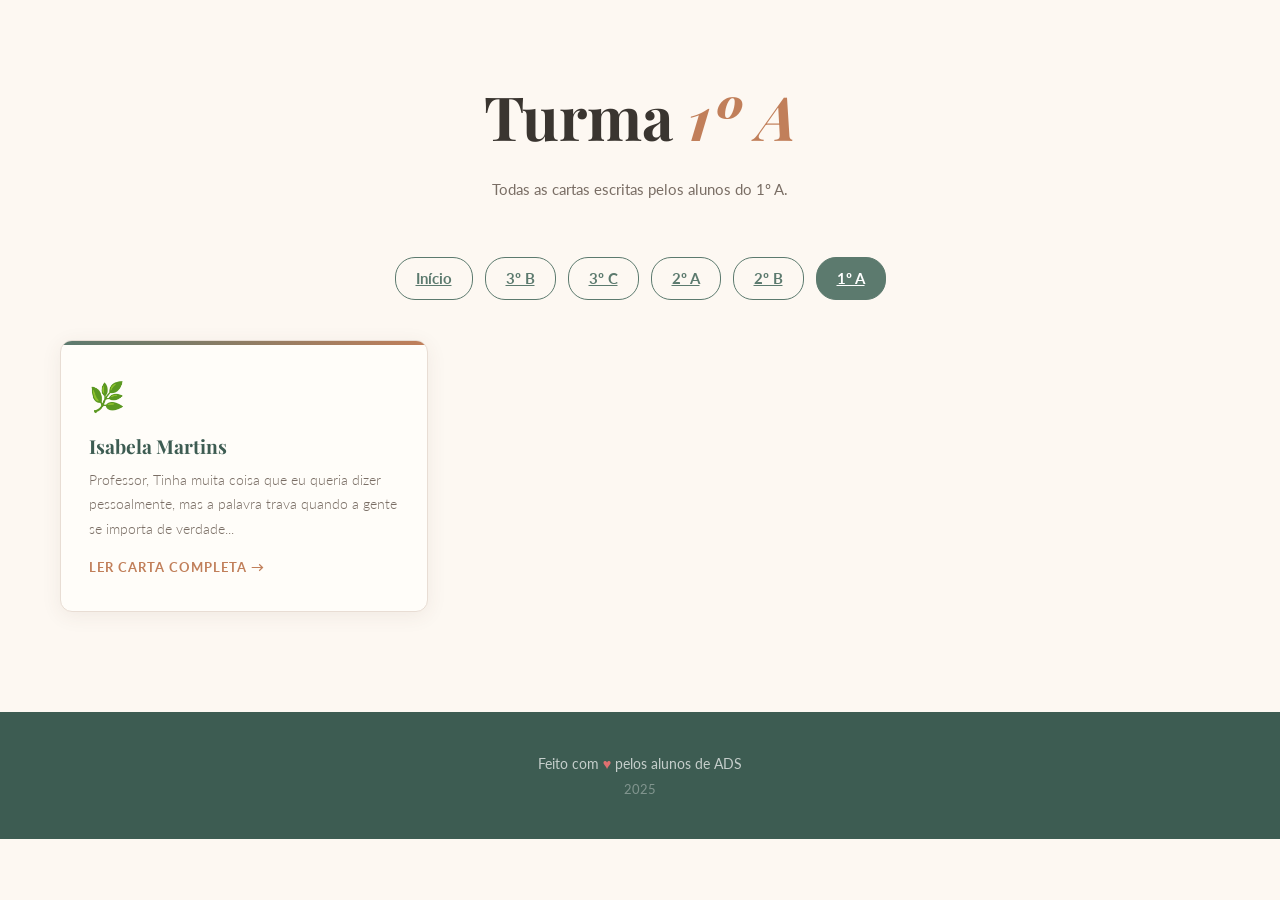
==== salas/sala-1a.html @ 2d006dbc "Add files via upload" ====
<!DOCTYPE html>
<html lang="pt-BR">
<head>
    <meta charset="UTF-8">
    <meta name="viewport" content="width=device-width, initial-scale=1.0">
    <title>Cartas - 1º A</title>
    <link rel="preconnect" href="https://fonts.googleapis.com">
    <link href="https://fonts.googleapis.com/css2?family=Playfair+Display:ital,wght@0,700;1,400&family=Lato:wght@300;400;700&display=swap" rel="stylesheet">
    <link rel="stylesheet" href="../style.css">
</head>
<body data-sala="1º A">

    <main id="secao-das-cartas" class="secao-das-cartas secao-das-cartas-subpagina">
        <div class="topo-das-cartas">
            <h1 class="titulo-principal">Turma <em>1º A</em></h1>
            <p class="subtitulo-das-cartas">Todas as cartas escritas pelos alunos do 1º A.</p>
        </div>

        <nav class="menu-de-salas" aria-label="Navegação de salas">
            <a href="../index.html" class="botao-sala">Início</a>
            <a href="sala-3b.html" class="botao-sala">3º B</a>
            <a href="sala-3c.html" class="botao-sala">3º C</a>
            <a href="sala-2a.html" class="botao-sala">2º A</a>
            <a href="sala-2b.html" class="botao-sala">2º B</a>
            <a href="sala-1a.html" class="botao-sala ativo">1º A</a>
        </nav>

        <div id="container-cartas" class="grade-de-cartas"></div>
    </main>

    <footer class="rodape-pagina">
        <p>Feito com <span class="coracao">♥</span> pelos alunos de ADS</p>
        <p class="ano-rodape-pagina">2025</p>
    </footer>

    <div id="fundo-escuro-janela" class="fundo-escuro-janela oculto">
        <div class="janela-da-carta">
            <button id="btn-fechar-modal" class="botao-fechar-janela" aria-label="Fechar carta">✕</button>
            <span class="icone-da-janela">✉️</span>
            <h2 id="modal-nome" class="nome-na-janela"></h2>
            <p class="subtitulo-na-janela">Carta para o Professor</p>
            <hr class="linha-divisoria">
            <p id="modal-texto" class="texto-completo-janela"></p>
            <p id="modal-sala" class="etiqueta-de-sala"></p>
        </div>
    </div>

    <script src="../dados.js"></script>
    <script src="../script.js"></script>
</body>
</html>
---- style.css ----
/* =====================================================
   STYLE.CSS — Estilos do site "Para o nosso Professor"
   =====================================================
   
   Organização:
   1. Variáveis e Reset
   2. Tipografia global
   3. Hero (Cabeçalho)
   4. Mural (Grid de Cards)
   5. Card individual
   6. Modal (carta aberta)
   7. Rodapé
   8. Responsividade (Mobile)
===================================================== */


/* ─────────────────────────────────────────────
   1. VARIÁVEIS E RESET
   
   Variáveis CSS (--nome) são como "apelidos" para valores.
   Se quiserem mudar a cor principal do site, basta mudar
   aqui em um lugar só, e todo o site atualiza!
───────────────────────────────────────────────*/
:root {
    /* Paleta de cores — tons cálidos e acolhedores */
    --cor-fundo:        #fdf8f2;   /* bege muito claro, como papel velho */
    --cor-fundo-alt:    #fff9f0;   /* variação levemente mais clara */
    --cor-primaria:     #5c7a6e;   /* verde-cinza tranquilo */
    --cor-primaria-esc: #3d5c52;   /* versão mais escura do verde */
    --cor-destaque:     #c17f5a;   /* terracota suave para detalhes */
    --cor-cartao-aluno-bg:      #fffdf9;   /* branco levemente creme para os cartao-alunos */
    --cor-texto:        #3a3530;   /* quase-preto, mais suave que #000 */
    --cor-texto-leve:   #7a6e65;   /* cinza-acastanhado para textos secundários */
    --cor-borda:        #e8ddd4;   /* bege para bordas discretas */

    /* Tipografia */
    --fonte-titulo: 'Playfair Display', Georgia, serif;   /* para h1, h2 etc. */
    --fonte-corpo:  'Lato', 'Helvetica Neue', sans-serif; /* para parágrafos */

    /* Espaçamentos e formas */
    --raio-borda: 12px;  /* arredondamento dos cartao-alunos */
    --sombra-cartao-aluno: 0 4px 20px rgba(90, 70, 50, 0.08); /* sombra suave */
    --sombra-hover: 0 8px 30px rgba(90, 70, 50, 0.16); /* sombra ao passar o mouse */
}

/* Reset básico: remove margens e paddings padrões do navegador */
*, *::before, *::after {
    margin: 0;
    padding: 0;
    box-sizing: border-box; /* faz largura/altura incluir padding e borda */
}

/* Rolagem suave ao clicar na seta "↓" do cabecalho-principal */
html {
    scroll-behavior: smooth;
}


/* ─────────────────────────────────────────────
   2. TIPOGRAFIA GLOBAL
───────────────────────────────────────────────*/
body {
    font-family: var(--fonte-corpo);
    background-color: var(--cor-fundo);
    color: var(--cor-texto);
    /* line-height: 1.6 melhora muito a legibilidade do texto */
    line-height: 1.6;
}

h1, h2, h3 {
    font-family: var(--fonte-titulo);
    line-height: 1.2;
}


/* ─────────────────────────────────────────────
   3. HERO (CABEÇALHO)
   
   A seção de boas-vindas ocupa a tela inteira.
   Usamos min-height: 100vh para isso (vh = viewport height).
───────────────────────────────────────────────*/
.cabecalho-principal {
    position: relative;    /* necessário para posicionar o .envelopes-decorativos */
    min-height: 100vh;     /* 100% da altura da tela */
    display: flex;
    justify-content: center;
    align-items: center;
    text-align: center;
    padding: 40px 20px;

    /* Gradiente diagonal como fundo — mistura entre dois tons cálidos */
    background: linear-gradient(
        145deg,
        #e8f0ec 0%,      /* verde muito pálido */
        var(--cor-fundo) 50%,
        #f5ede4 100%     /* salmão muito pálido */
    );

    overflow: hidden; /* impede que os envelopes decorativos ultrapassem a seção */
}

/* Envelopes decorativos de fundo — puro CSS, só visual */
.envelopes-decorativos {
    position: absolute; /* "flutua" sobre o fundo */
    inset: 0;           /* ocupa toda a área do .cabecalho-principal */
    pointer-events: none; /* cliques passam através dele, não interferem */
    display: flex;
    justify-content: space-around;
    align-items: center;
    font-size: 180px;
    opacity: 0.04;       /* quase invisível, só uma textura */
    user-select: none;
}

/* Conteúdo central */
.conteudo-cabecalho {
    max-width: 680px; /* limita a largura para melhor leitura */
    /* Animação de entrada — aparece suavemente ao carregar a página */
    animation: surgir 1s ease-out forwards;
}

@keyframes surgir {
    from {
        opacity: 0;
        transform: translateY(24px); /* começa um pouco abaixo */
    }
    to {
        opacity: 1;
        transform: translateY(0);
    }
}

.texto-pequeno-topo {
    font-size: 0.85rem;
    letter-spacing: 0.15em; /* espaçamento entre letras — efeito elegante */
    text-transform: uppercase;
    color: var(--cor-primaria);
    margin-bottom: 16px;
    font-weight: 700;
}

.titulo-principal {
    font-size: clamp(2.2rem, 6vw, 3.8rem); /* tamanho responsivo automático! */
    color: var(--cor-texto);
    margin-bottom: 24px;
}

/* A tag <em> dentro do título fica em itálico com cor de destaque */
.titulo-principal em {
    color: var(--cor-destaque);
    font-style: italic;
}

.texto-explicativo {
    font-size: 1.05rem;
    color: var(--cor-texto-leve);
    max-width: 540px;
    margin: 0 auto 40px;
    font-weight: 300;
}

/* Seta que convida a rolar a página */
.seta-rolagem {
    display: inline-block;
    color: var(--cor-primaria);
    font-size: 1.6rem;
    text-decoration: none;
    border: 2px solid var(--cor-primaria);
    width: 50px;
    height: 50px;
    border-radius: 50%; /* torna o elemento circular */
    line-height: 46px;
    transition: all 0.3s ease; /* animação suave no hover */

    /* Animação de vai-e-vem para chamar atenção */
    animation: pular 2s ease-in-out infinite;
}

.seta-rolagem:hover {
    background-color: var(--cor-primaria);
    color: white;
}

@keyframes pular {
    0%, 100% { transform: translateY(0); }
    50%       { transform: translateY(-8px); }
}


/* ─────────────────────────────────────────────
   3.5. MENSAGEM DE APOIO
   
   Uma seção em destaque após o cabeçalho.
───────────────────────────────────────────────*/
.sessao-mensagem-apoio {
    background-color: var(--cor-cartao-aluno-bg);
    padding: 60px 20px;
    border-top: 1px solid var(--cor-borda);
    border-bottom: 1px solid var(--cor-borda);
}

.texto-sessao-mensagem-apoio {
    max-width: 800px;
    margin: 0 auto;
    text-align: center;
}

.texto-sessao-mensagem-apoio h2 {
    color: var(--cor-primaria-esc);
    margin-bottom: 24px;
    font-size: 2rem;
}

.texto-sessao-mensagem-apoio p {
    color: var(--cor-texto-leve);
    font-size: 1.1rem;
    margin-bottom: 16px;
    line-height: 1.8;
}

/* ─────────────────────────────────────────────
   4. MURAL — SEÇÃO DE CARDS
───────────────────────────────────────────────*/
.secao-das-cartas {
    padding: 80px 20px 100px;
    max-width: 1200px;  /* largura máxima para telas grandes */
    margin: 0 auto;     /* centraliza o bloco horizontalmente */
}

.topo-das-cartas {
    text-align: center;
    margin-bottom: 56px;
}

.titulo-das-cartas {
    font-size: clamp(1.8rem, 4vw, 2.8rem);
    color: var(--cor-texto);
    margin-bottom: 8px;
}

/* Detalhe decorativo abaixo do título do secao-das-cartas */
.titulo-das-cartas::after {
    content: '';      /* cria um pseudo-elemento sem texto */
    display: block;
    width: 60px;
    height: 3px;
    background: var(--cor-destaque);
    margin: 12px auto 0;
    border-radius: 2px;
}

.subtitulo-das-cartas {
    color: var(--cor-texto-leve);
    font-size: 0.95rem;
}

/* 
   NAVEGAÇÃO / FILTROS DE SALA
*/
.menu-de-salas {
    display: flex;
    flex-wrap: wrap;
    justify-content: center;
    gap: 12px;
    margin-bottom: 40px;
}

.botao-sala {
    background-color: transparent;
    border: 1px solid var(--cor-primaria);
    color: var(--cor-primaria);
    padding: 8px 20px;
    border-radius: 20px;
    font-size: 0.95rem;
    font-weight: bold;
    cursor: pointer;
    transition: all 0.3s ease;
    font-family: var(--fonte-corpo);
}

.botao-sala:hover,
.botao-sala.ativo {
    background-color: var(--cor-primaria);
    color: white;
}

/* 
   CSS GRID — o coração do nosso layout de cartao-alunos!
   repeat(auto-fill, minmax(280px, 1fr)) significa:
   - Crie quantas colunas couberem na tela
   - Cada coluna tem mínimo de 280px e máximo de 1fr (espaço igual)
   Resultado: o grid se adapta automaticamente a qualquer tela!
*/
.grade-de-cartas {
    display: grid;
    grid-template-columns: repeat(auto-fill, minmax(280px, 1fr));
    gap: 28px; /* espaçamento entre os cartao-alunos */
}


/* ─────────────────────────────────────────────
   5. CARD INDIVIDUAL
   
   Cada cartao-aluno é um "bilhete" com o nome e o início da carta.
   Clicar nele abre o modal com a mensagem completa.
───────────────────────────────────────────────*/
.cartao-aluno {
    background-color: var(--cor-cartao-aluno-bg);
    border-radius: var(--raio-borda);
    border: 1px solid var(--cor-borda);
    box-shadow: var(--sombra-cartao-aluno);
    padding: 32px 28px;
    cursor: pointer; /* o cursor vira "mãozinha" — sinaliza que é clicável */
    position: relative;
    overflow: hidden;

    /* transition: faz a animação do hover ser suave */
    transition: transform 0.3s ease, box-shadow 0.3s ease;

    /* Animação de entrada dos cartao-alunos — aparecem em sequência */
    animation: entrarCard 0.5s ease-out backwards;
}

/* Faixa colorida no topo de cada cartao-aluno (elemento decorativo) */
.cartao-aluno::before {
    content: '';
    position: absolute;
    top: 0;
    left: 0;
    right: 0;
    height: 4px;
    background: linear-gradient(90deg, var(--cor-primaria), var(--cor-destaque));
}

/* 
   EFEITO HOVER — ao passar o mouse sobre o cartao-aluno:
   - Ele sobe um pouquinho (translateY negativo = subir)
   - A sombra fica mais pronunciada, dando sensação de elevação
*/
.cartao-aluno:hover {
    transform: translateY(-6px);
    box-shadow: var(--sombra-hover);
}

.icone-do-cartao {
    font-size: 1.8rem;
    margin-bottom: 16px;
    display: block;
}

.nome-no-cartao {
    font-family: var(--fonte-titulo);
    font-size: 1.2rem;
    color: var(--cor-primaria-esc);
    margin-bottom: 10px;
}

/* Trecho da carta — limitado a 3 linhas com "..." no final */
.resumo-do-cartao {
    font-size: 0.9rem;
    color: var(--cor-texto-leve);
    font-weight: 300;

    /* Essas 3 linhas juntas criam o efeito de "..." em 3 linhas */
    display: -webkit-box;
    -webkit-line-clamp: 3;
    -webkit-box-orient: vertical;
    overflow: hidden;
    line-height: 1.7;
}

.link-ver-mais {
    display: inline-block;
    margin-top: 16px;
    font-size: 0.8rem;
    font-weight: 700;
    letter-spacing: 0.08em;
    text-transform: uppercase;
    color: var(--cor-destaque);
}

@keyframes entrarCard {
    from {
        opacity: 0;
        transform: translateY(20px);
    }
    to {
        opacity: 1;
        transform: translateY(0);
    }
}


/* ─────────────────────────────────────────────
   6. MODAL — CARTA ABERTA
   
   O modal é uma "janela" que aparece sobre o conteúdo
   quando o professor clica em um cartao-aluno.
───────────────────────────────────────────────*/

/* Fundo escurecido atrás do modal */
.fundo-escuro-janela {
    position: fixed;    /* fica fixo mesmo ao rolar a página */
    inset: 0;           /* ocupa a tela toda: top/right/bottom/left = 0 */
    background-color: rgba(58, 53, 48, 0.6); /* preto transparente */
    display: flex;
    justify-content: center;
    align-items: center;
    padding: 20px;
    z-index: 100;       /* fica na frente de tudo */
    animation: fadeIn 0.25s ease;
    /* O backdrop-filter desfoca o fundo — efeito moderno */
    backdrop-filter: blur(4px);
}

/* A janela em si */
.janela-da-carta {
    background: var(--cor-cartao-aluno-bg);
    border-radius: var(--raio-borda);
    padding: 48px 40px;
    max-width: 600px;
    width: 100%;
    max-height: 85vh;   /* altura máxima de 85% da tela */
    overflow-y: auto;   /* adiciona scroll se o texto for muito longo */
    position: relative;
    animation: surgirModal 0.3s ease;
    box-shadow: 0 20px 60px rgba(0,0,0,0.2);
}

.janela-da-carta::before {
    content: '';
    position: absolute;
    top: 0;
    left: 0;
    right: 0;
    height: 5px;
    background: linear-gradient(90deg, var(--cor-primaria), var(--cor-destaque));
    border-radius: var(--raio-borda) var(--raio-borda) 0 0;
}

.botao-fechar-janela {
    position: absolute;
    top: 16px;
    right: 16px;
    background: none;
    border: none;
    font-size: 1.4rem;
    cursor: pointer;
    color: var(--cor-texto-leve);
    line-height: 1;
    padding: 4px 8px;
    border-radius: 4px;
    transition: color 0.2s, background 0.2s;
}

.botao-fechar-janela:hover {
    color: var(--cor-texto);
    background: var(--cor-borda);
}

.icone-da-janela {
    font-size: 2.5rem;
    display: block;
    margin-bottom: 16px;
}

.nome-na-janela {
    font-family: var(--fonte-titulo);
    font-size: 1.8rem;
    color: var(--cor-primaria-esc);
    margin-bottom: 8px;
}

.subtitulo-na-janela {
    font-size: 0.8rem;
    color: var(--cor-destaque);
    font-weight: 700;
    letter-spacing: 0.12em;
    text-transform: uppercase;
    margin-bottom: 28px;
}

.linha-divisoria {
    border: none;
    border-top: 1px solid var(--cor-borda);
    margin-bottom: 28px;
}

.texto-completo-janela {
    font-size: 1rem;
    color: var(--cor-texto);
    line-height: 1.85;    /* bastante espaçado para facilitar a leitura */
    white-space: pre-line; /* respeita quebras de linha (\n) do texto */
    margin-bottom: 24px;
}

.etiqueta-de-sala {
    display: inline-block;
    background-color: var(--cor-fundo);
    border: 1px solid var(--cor-borda);
    color: var(--cor-texto-leve);
    padding: 4px 12px;
    border-radius: 12px;
    font-size: 0.85rem;
    font-weight: bold;
}

@keyframes fadeIn {
    from { opacity: 0; }
    to   { opacity: 1; }
}

@keyframes surgirModal {
    from {
        opacity: 0;
        transform: scale(0.94) translateY(20px);
    }
    to {
        opacity: 1;
        transform: scale(1) translateY(0);
    }
}

/* Classe auxiliar usada pelo JS para esconder o modal */
.oculto {
    display: none;
}


/* ─────────────────────────────────────────────
   7. RODAPÉ
───────────────────────────────────────────────*/
.rodape-pagina {
    text-align: center;
    padding: 40px 20px;
    background-color: var(--cor-primaria-esc);
    color: rgba(255, 255, 255, 0.7);
    font-size: 0.9rem;
}

.coracao {
    color: #e07070; /* vermelho rosado para o coração ♥ */
}

.ano-rodape-pagina {
    margin-top: 4px;
    font-size: 0.8rem;
    opacity: 0.5;
}


/* ─────────────────────────────────────────────
   8. RESPONSIVIDADE (MOBILE)
   
   @media queries permitem aplicar estilos
   somente em determinados tamanhos de tela.
   "max-width: 600px" = "em telas menores que 600px"
───────────────────────────────────────────────*/
@media (max-width: 600px) {

    /* Em celular, o cabecalho-principal fica um pouco menor */
    .cabecalho-principal {
        min-height: 90vh;
    }

    /* O grid vira uma coluna só em celular */
    .grade-de-cartas {
        grid-template-columns: 1fr;
    }

    /* O modal ocupa mais espaço em telas pequenas */
    .janela-da-carta {
        padding: 36px 24px;
    }
}
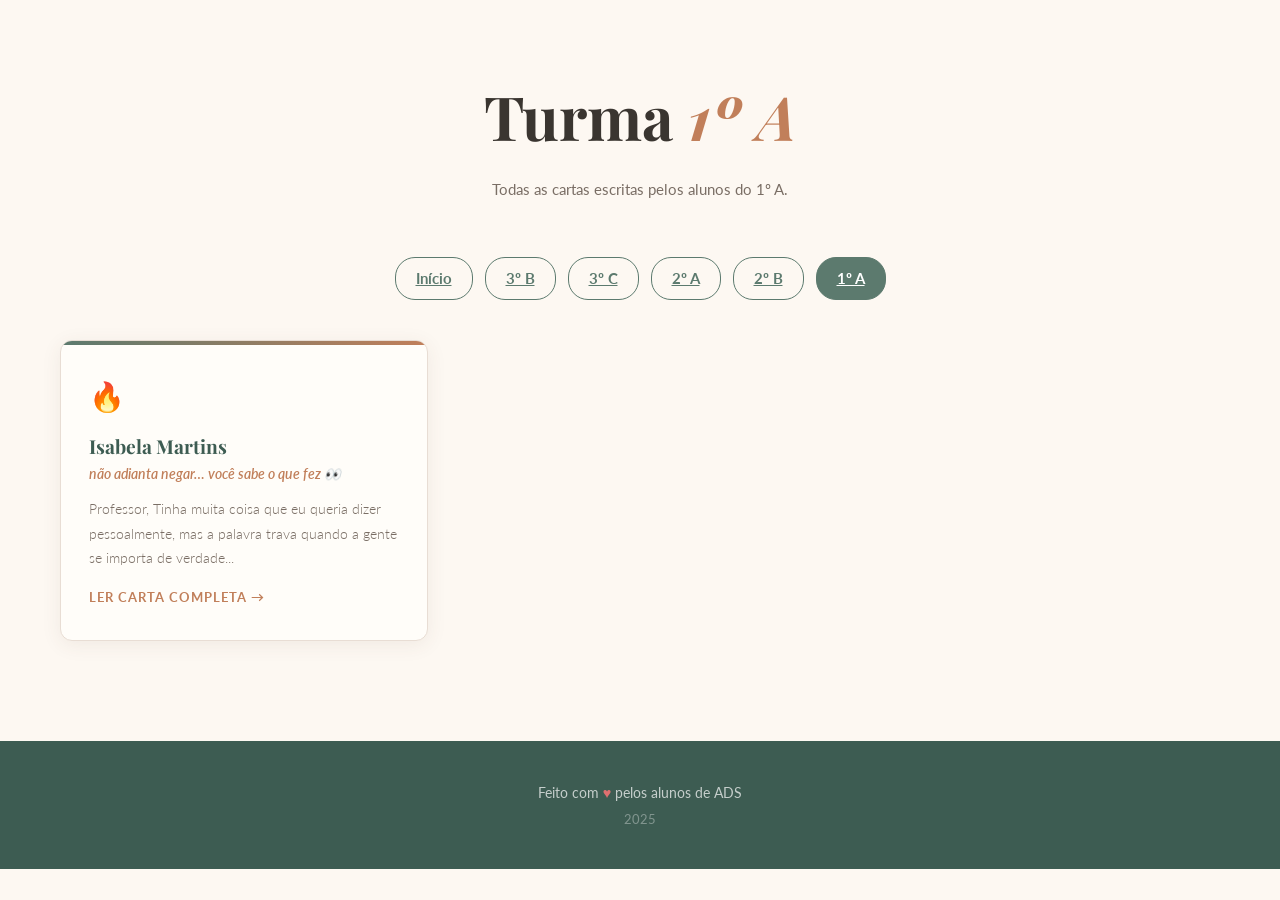
==== commit 6937b87f: "Add files via upload" ====
--- a/salas/sala-1a.html
+++ b/salas/sala-1a.html
@@ -41,6 +41,8 @@
             <p class="subtitulo-na-janela">Carta para o Professor</p>
             <hr class="linha-divisoria">
             <p id="modal-texto" class="texto-completo-janela"></p>
+
+            <img id="modal-imagem" class="imagem-na-janela oculto" alt="Lembran�a com o professor">
             <p id="modal-sala" class="etiqueta-de-sala"></p>
         </div>
     </div>
--- a/style.css
+++ b/style.css
@@ -23,31 +23,48 @@
 ───────────────────────────────────────────────*/
 :root {
     /* Paleta de cores — tons cálidos e acolhedores */
-    --cor-fundo:        #fdf8f2;   /* bege muito claro, como papel velho */
-    --cor-fundo-alt:    #fff9f0;   /* variação levemente mais clara */
-    --cor-primaria:     #5c7a6e;   /* verde-cinza tranquilo */
-    --cor-primaria-esc: #3d5c52;   /* versão mais escura do verde */
-    --cor-destaque:     #c17f5a;   /* terracota suave para detalhes */
-    --cor-cartao-aluno-bg:      #fffdf9;   /* branco levemente creme para os cartao-alunos */
-    --cor-texto:        #3a3530;   /* quase-preto, mais suave que #000 */
-    --cor-texto-leve:   #7a6e65;   /* cinza-acastanhado para textos secundários */
-    --cor-borda:        #e8ddd4;   /* bege para bordas discretas */
+    --cor-fundo: #fdf8f2;
+    /* bege muito claro, como papel velho */
+    --cor-fundo-alt: #fff9f0;
+    /* variação levemente mais clara */
+    --cor-primaria: #5c7a6e;
+    /* verde-cinza tranquilo */
+    --cor-primaria-esc: #3d5c52;
+    /* versão mais escura do verde */
+    --cor-destaque: #c17f5a;
+    /* terracota suave para detalhes */
+    --cor-cartao-aluno-bg: #fffdf9;
+    /* branco levemente creme para os cartao-alunos */
+    --cor-texto: #3a3530;
+    /* quase-preto, mais suave que #000 */
+    --cor-texto-leve: #7a6e65;
+    /* cinza-acastanhado para textos secundários */
+    --cor-borda: #e8ddd4;
+    /* bege para bordas discretas */
 
     /* Tipografia */
-    --fonte-titulo: 'Playfair Display', Georgia, serif;   /* para h1, h2 etc. */
-    --fonte-corpo:  'Lato', 'Helvetica Neue', sans-serif; /* para parágrafos */
+    --fonte-titulo: 'Playfair Display', Georgia, serif;
+    /* para h1, h2 etc. */
+    --fonte-corpo: 'Lato', 'Helvetica Neue', sans-serif;
+    /* para parágrafos */
 
     /* Espaçamentos e formas */
-    --raio-borda: 12px;  /* arredondamento dos cartao-alunos */
-    --sombra-cartao-aluno: 0 4px 20px rgba(90, 70, 50, 0.08); /* sombra suave */
-    --sombra-hover: 0 8px 30px rgba(90, 70, 50, 0.16); /* sombra ao passar o mouse */
+    --raio-borda: 12px;
+    /* arredondamento dos cartao-alunos */
+    --sombra-cartao-aluno: 0 4px 20px rgba(90, 70, 50, 0.08);
+    /* sombra suave */
+    --sombra-hover: 0 8px 30px rgba(90, 70, 50, 0.16);
+    /* sombra ao passar o mouse */
 }
 
 /* Reset básico: remove margens e paddings padrões do navegador */
-*, *::before, *::after {
+*,
+*::before,
+*::after {
     margin: 0;
     padding: 0;
-    box-sizing: border-box; /* faz largura/altura incluir padding e borda */
+    box-sizing: border-box;
+    /* faz largura/altura incluir padding e borda */
 }
 
 /* Rolagem suave ao clicar na seta "↓" do cabecalho-principal */
@@ -67,7 +84,9 @@
     line-height: 1.6;
 }
 
-h1, h2, h3 {
+h1,
+h2,
+h3 {
     font-family: var(--fonte-titulo);
     line-height: 1.2;
 }
@@ -80,8 +99,10 @@
    Usamos min-height: 100vh para isso (vh = viewport height).
 ───────────────────────────────────────────────*/
 .cabecalho-principal {
-    position: relative;    /* necessário para posicionar o .envelopes-decorativos */
-    min-height: 100vh;     /* 100% da altura da tela */
+    position: relative;
+    /* necessário para posicionar o .envelopes-decorativos */
+    min-height: 100vh;
+    /* 100% da altura da tela */
     display: flex;
     justify-content: center;
     align-items: center;
@@ -89,32 +110,39 @@
     padding: 40px 20px;
 
     /* Gradiente diagonal como fundo — mistura entre dois tons cálidos */
-    background: linear-gradient(
-        145deg,
-        #e8f0ec 0%,      /* verde muito pálido */
-        var(--cor-fundo) 50%,
-        #f5ede4 100%     /* salmão muito pálido */
-    );
-
-    overflow: hidden; /* impede que os envelopes decorativos ultrapassem a seção */
+    background: linear-gradient(145deg,
+            #e8f0ec 0%,
+            /* verde muito pálido */
+            var(--cor-fundo) 50%,
+            #f5ede4 100%
+            /* salmão muito pálido */
+        );
+
+    overflow: hidden;
+    /* impede que os envelopes decorativos ultrapassem a seção */
 }
 
 /* Envelopes decorativos de fundo — puro CSS, só visual */
 .envelopes-decorativos {
-    position: absolute; /* "flutua" sobre o fundo */
-    inset: 0;           /* ocupa toda a área do .cabecalho-principal */
-    pointer-events: none; /* cliques passam através dele, não interferem */
+    position: absolute;
+    /* "flutua" sobre o fundo */
+    inset: 0;
+    /* ocupa toda a área do .cabecalho-principal */
+    pointer-events: none;
+    /* cliques passam através dele, não interferem */
     display: flex;
     justify-content: space-around;
     align-items: center;
     font-size: 180px;
-    opacity: 0.04;       /* quase invisível, só uma textura */
+    opacity: 0.04;
+    /* quase invisível, só uma textura */
     user-select: none;
 }
 
 /* Conteúdo central */
 .conteudo-cabecalho {
-    max-width: 680px; /* limita a largura para melhor leitura */
+    max-width: 680px;
+    /* limita a largura para melhor leitura */
     /* Animação de entrada — aparece suavemente ao carregar a página */
     animation: surgir 1s ease-out forwards;
 }
@@ -122,8 +150,10 @@
 @keyframes surgir {
     from {
         opacity: 0;
-        transform: translateY(24px); /* começa um pouco abaixo */
-    }
+        transform: translateY(24px);
+        /* começa um pouco abaixo */
+    }
+
     to {
         opacity: 1;
         transform: translateY(0);
@@ -132,7 +162,8 @@
 
 .texto-pequeno-topo {
     font-size: 0.85rem;
-    letter-spacing: 0.15em; /* espaçamento entre letras — efeito elegante */
+    letter-spacing: 0.15em;
+    /* espaçamento entre letras — efeito elegante */
     text-transform: uppercase;
     color: var(--cor-primaria);
     margin-bottom: 16px;
@@ -140,7 +171,8 @@
 }
 
 .titulo-principal {
-    font-size: clamp(2.2rem, 6vw, 3.8rem); /* tamanho responsivo automático! */
+    font-size: clamp(2.2rem, 6vw, 3.8rem);
+    /* tamanho responsivo automático! */
     color: var(--cor-texto);
     margin-bottom: 24px;
 }
@@ -168,9 +200,11 @@
     border: 2px solid var(--cor-primaria);
     width: 50px;
     height: 50px;
-    border-radius: 50%; /* torna o elemento circular */
+    border-radius: 50%;
+    /* torna o elemento circular */
     line-height: 46px;
-    transition: all 0.3s ease; /* animação suave no hover */
+    transition: all 0.3s ease;
+    /* animação suave no hover */
 
     /* Animação de vai-e-vem para chamar atenção */
     animation: pular 2s ease-in-out infinite;
@@ -182,8 +216,15 @@
 }
 
 @keyframes pular {
-    0%, 100% { transform: translateY(0); }
-    50%       { transform: translateY(-8px); }
+
+    0%,
+    100% {
+        transform: translateY(0);
+    }
+
+    50% {
+        transform: translateY(-8px);
+    }
 }
 
 
@@ -223,8 +264,10 @@
 ───────────────────────────────────────────────*/
 .secao-das-cartas {
     padding: 80px 20px 100px;
-    max-width: 1200px;  /* largura máxima para telas grandes */
-    margin: 0 auto;     /* centraliza o bloco horizontalmente */
+    max-width: 1200px;
+    /* largura máxima para telas grandes */
+    margin: 0 auto;
+    /* centraliza o bloco horizontalmente */
 }
 
 .topo-das-cartas {
@@ -240,7 +283,8 @@
 
 /* Detalhe decorativo abaixo do título do secao-das-cartas */
 .titulo-das-cartas::after {
-    content: '';      /* cria um pseudo-elemento sem texto */
+    content: '';
+    /* cria um pseudo-elemento sem texto */
     display: block;
     width: 60px;
     height: 3px;
@@ -294,7 +338,8 @@
 .grade-de-cartas {
     display: grid;
     grid-template-columns: repeat(auto-fill, minmax(280px, 1fr));
-    gap: 28px; /* espaçamento entre os cartao-alunos */
+    gap: 28px;
+    /* espaçamento entre os cartao-alunos */
 }
 
 
@@ -310,7 +355,8 @@
     border: 1px solid var(--cor-borda);
     box-shadow: var(--sombra-cartao-aluno);
     padding: 32px 28px;
-    cursor: pointer; /* o cursor vira "mãozinha" — sinaliza que é clicável */
+    cursor: pointer;
+    /* o cursor vira "mãozinha" — sinaliza que é clicável */
     position: relative;
     overflow: hidden;
 
@@ -352,7 +398,15 @@
     font-family: var(--fonte-titulo);
     font-size: 1.2rem;
     color: var(--cor-primaria-esc);
-    margin-bottom: 10px;
+    margin-bottom: 6px;
+}
+
+.frase-do-cartao {
+    font-size: 0.85rem;
+    color: var(--cor-destaque);
+    font-style: italic;
+    font-weight: 600;
+    margin-bottom: 12px;
 }
 
 /* Trecho da carta — limitado a 3 linhas com "..." no final */
@@ -384,6 +438,7 @@
         opacity: 0;
         transform: translateY(20px);
     }
+
     to {
         opacity: 1;
         transform: translateY(0);
@@ -400,14 +455,18 @@
 
 /* Fundo escurecido atrás do modal */
 .fundo-escuro-janela {
-    position: fixed;    /* fica fixo mesmo ao rolar a página */
-    inset: 0;           /* ocupa a tela toda: top/right/bottom/left = 0 */
-    background-color: rgba(58, 53, 48, 0.6); /* preto transparente */
+    position: fixed;
+    /* fica fixo mesmo ao rolar a página */
+    inset: 0;
+    /* ocupa a tela toda: top/right/bottom/left = 0 */
+    background-color: rgba(58, 53, 48, 0.6);
+    /* preto transparente */
     display: flex;
     justify-content: center;
     align-items: center;
     padding: 20px;
-    z-index: 100;       /* fica na frente de tudo */
+    z-index: 100;
+    /* fica na frente de tudo */
     animation: fadeIn 0.25s ease;
     /* O backdrop-filter desfoca o fundo — efeito moderno */
     backdrop-filter: blur(4px);
@@ -420,11 +479,13 @@
     padding: 48px 40px;
     max-width: 600px;
     width: 100%;
-    max-height: 85vh;   /* altura máxima de 85% da tela */
-    overflow-y: auto;   /* adiciona scroll se o texto for muito longo */
+    max-height: 85vh;
+    /* altura máxima de 85% da tela */
+    overflow-y: auto;
+    /* adiciona scroll se o texto for muito longo */
     position: relative;
     animation: surgirModal 0.3s ease;
-    box-shadow: 0 20px 60px rgba(0,0,0,0.2);
+    box-shadow: 0 20px 60px rgba(0, 0, 0, 0.2);
 }
 
 .janela-da-carta::before {
@@ -450,7 +511,7 @@
     line-height: 1;
     padding: 4px 8px;
     border-radius: 4px;
-    transition: color 0.2s, background 0.2s;
+    transition: color 0.2s, background-color 0.2s;
 }
 
 .botao-fechar-janela:hover {
@@ -489,9 +550,28 @@
 .texto-completo-janela {
     font-size: 1rem;
     color: var(--cor-texto);
-    line-height: 1.85;    /* bastante espaçado para facilitar a leitura */
-    white-space: pre-line; /* respeita quebras de linha (\n) do texto */
+    line-height: 1.85;
+    /* bastante espaçado para facilitar a leitura */
+    white-space: pre-line;
+    /* respeita quebras de linha (\n) do texto */
     margin-bottom: 24px;
+}
+
+.imagem-na-janela {
+    display: block;
+    max-width: 280px;
+    width: 100%;
+    height: auto;
+    border: 8px solid #fff;
+    border-radius: 4px;
+    margin: 10px auto 32px;
+    box-shadow: 0 6px 15px rgba(0, 0, 0, 0.12);
+    transform: rotate(-2deg);
+    transition: transform 0.3s ease;
+}
+
+.imagem-na-janela:hover {
+    transform: rotate(1deg) scale(1.05);
 }
 
 .etiqueta-de-sala {
@@ -506,8 +586,13 @@
 }
 
 @keyframes fadeIn {
-    from { opacity: 0; }
-    to   { opacity: 1; }
+    from {
+        opacity: 0;
+    }
+
+    to {
+        opacity: 1;
+    }
 }
 
 @keyframes surgirModal {
@@ -515,6 +600,7 @@
         opacity: 0;
         transform: scale(0.94) translateY(20px);
     }
+
     to {
         opacity: 1;
         transform: scale(1) translateY(0);
@@ -523,9 +609,61 @@
 
 /* Classe auxiliar usada pelo JS para esconder o modal */
 .oculto {
-    display: none;
-}
-
+    display: none !important;
+}
+
+
+/* ─────────────────────────────────────────────
+   6.5. GALERIA DE FOTOS
+───────────────────────────────────────────────*/
+.secao-galeria {
+    padding: 80px 20px 0;
+    max-width: 1200px;
+    margin: 0 auto;
+}
+
+.topo-galeria {
+    text-align: center;
+    margin-bottom: 40px;
+}
+
+.topo-galeria h2 {
+    font-size: clamp(1.8rem, 4vw, 2.8rem);
+    color: var(--cor-primaria-esc);
+    margin-bottom: 8px;
+}
+
+.topo-galeria p {
+    color: var(--cor-texto-leve);
+    font-size: 1.05rem;
+}
+
+.galeria-grid {
+    column-count: 3;
+    column-gap: 16px;
+    padding-bottom: 40px;
+}
+
+.galeria-grid img,
+.galeria-grid video {
+    width: 100%;
+    height: auto;
+    display: block;
+    margin-bottom: 16px;
+    break-inside: avoid;
+    /* Evita que a imagem seja "cortada" entre colunas */
+    border-radius: var(--raio-borda);
+    box-shadow: var(--sombra-cartao-aluno);
+    transition: transform 0.3s ease, box-shadow 0.3s ease;
+    cursor: pointer;
+}
+
+.galeria-grid img:hover,
+.galeria-grid video:hover {
+    transform: scale(1.03);
+    box-shadow: var(--sombra-hover);
+    z-index: 1;
+}
 
 /* ─────────────────────────────────────────────
    7. RODAPÉ
@@ -539,7 +677,8 @@
 }
 
 .coracao {
-    color: #e07070; /* vermelho rosado para o coração ♥ */
+    color: #e07070;
+    /* vermelho rosado para o coração ♥ */
 }
 
 .ano-rodape-pagina {
@@ -548,6 +687,55 @@
     opacity: 0.5;
 }
 
+/* ─────────────────────────────────────────────
+   7.5. MODAL DA GALERIA (LIGHTBOX)
+───────────────────────────────────────────────*/
+.fundo-escuro-galeria {
+    position: fixed;
+    inset: 0;
+    background-color: rgba(0, 0, 0, 0.85);
+    display: flex;
+    justify-content: center;
+    align-items: center;
+    padding: 20px;
+    z-index: 200;
+    backdrop-filter: blur(8px);
+    animation: fadeIn 0.3s ease;
+}
+
+.janela-da-galeria {
+    position: relative;
+    max-width: 90vw;
+    max-height: 90vh;
+    display: flex;
+    justify-content: center;
+    align-items: center;
+    animation: surgirModal 0.3s ease;
+}
+
+.janela-da-galeria img {
+    max-width: 100%;
+    max-height: 90vh;
+    object-fit: contain;
+    border-radius: 8px;
+    box-shadow: 0 10px 40px rgba(0, 0, 0, 0.5);
+}
+
+.botao-fechar-galeria {
+    position: absolute;
+    top: -40px;
+    right: 0;
+    background: none;
+    border: none;
+    color: white;
+    font-size: 2rem;
+    cursor: pointer;
+    transition: transform 0.2s ease;
+}
+
+.botao-fechar-galeria:hover {
+    transform: scale(1.1);
+}
 
 /* ─────────────────────────────────────────────
    8. RESPONSIVIDADE (MOBILE)
@@ -573,3 +761,18 @@
         padding: 36px 24px;
     }
 }
+
+/* ─────────────────────────────────────────────
+   9. RESPONSIVIDADE (TABLET / GALERIA MASONRY)
+───────────────────────────────────────────────*/
+@media (max-width: 900px) {
+    .galeria-grid {
+        column-count: 2;
+    }
+}
+
+@media (max-width: 600px) {
+    .galeria-grid {
+        column-count: 1;
+    }
+}
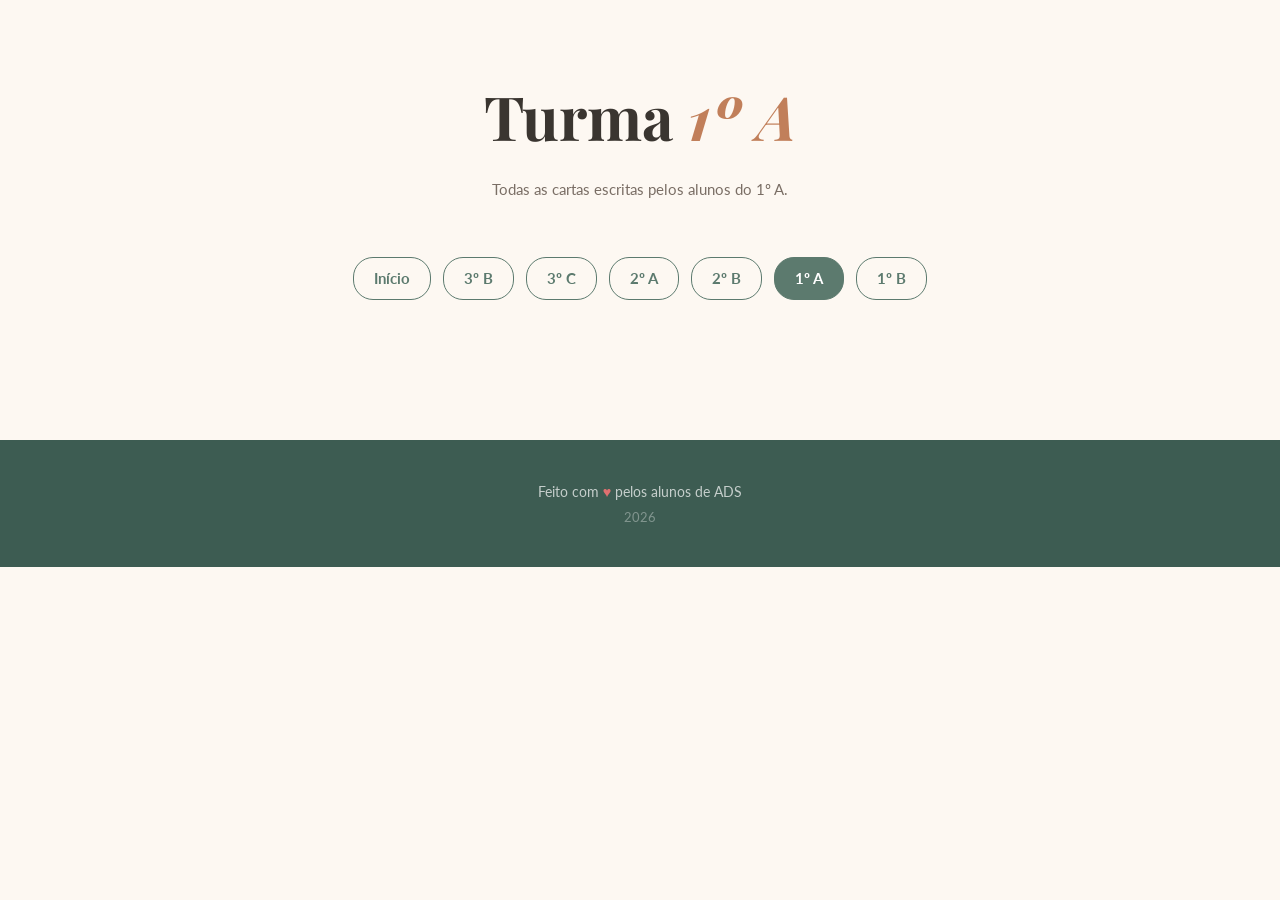
==== commit 2f298bd2: "Add files via upload" ====
--- a/salas/sala-1a.html
+++ b/salas/sala-1a.html
@@ -1,53 +1,54 @@
-<!DOCTYPE html>
-<html lang="pt-BR">
-<head>
-    <meta charset="UTF-8">
-    <meta name="viewport" content="width=device-width, initial-scale=1.0">
-    <title>Cartas - 1º A</title>
-    <link rel="preconnect" href="https://fonts.googleapis.com">
-    <link href="https://fonts.googleapis.com/css2?family=Playfair+Display:ital,wght@0,700;1,400&family=Lato:wght@300;400;700&display=swap" rel="stylesheet">
-    <link rel="stylesheet" href="../style.css">
-</head>
-<body data-sala="1º A">
-
-    <main id="secao-das-cartas" class="secao-das-cartas secao-das-cartas-subpagina">
-        <div class="topo-das-cartas">
-            <h1 class="titulo-principal">Turma <em>1º A</em></h1>
-            <p class="subtitulo-das-cartas">Todas as cartas escritas pelos alunos do 1º A.</p>
-        </div>
-
-        <nav class="menu-de-salas" aria-label="Navegação de salas">
-            <a href="../index.html" class="botao-sala">Início</a>
-            <a href="sala-3b.html" class="botao-sala">3º B</a>
-            <a href="sala-3c.html" class="botao-sala">3º C</a>
-            <a href="sala-2a.html" class="botao-sala">2º A</a>
-            <a href="sala-2b.html" class="botao-sala">2º B</a>
-            <a href="sala-1a.html" class="botao-sala ativo">1º A</a>
-        </nav>
-
-        <div id="container-cartas" class="grade-de-cartas"></div>
-    </main>
-
-    <footer class="rodape-pagina">
-        <p>Feito com <span class="coracao">♥</span> pelos alunos de ADS</p>
-        <p class="ano-rodape-pagina">2025</p>
-    </footer>
-
-    <div id="fundo-escuro-janela" class="fundo-escuro-janela oculto">
-        <div class="janela-da-carta">
-            <button id="btn-fechar-modal" class="botao-fechar-janela" aria-label="Fechar carta">✕</button>
-            <span class="icone-da-janela">✉️</span>
-            <h2 id="modal-nome" class="nome-na-janela"></h2>
-            <p class="subtitulo-na-janela">Carta para o Professor</p>
-            <hr class="linha-divisoria">
-            <p id="modal-texto" class="texto-completo-janela"></p>
-
-            <img id="modal-imagem" class="imagem-na-janela oculto" alt="Lembran�a com o professor">
-            <p id="modal-sala" class="etiqueta-de-sala"></p>
-        </div>
-    </div>
-
-    <script src="../dados.js"></script>
-    <script src="../script.js"></script>
-</body>
-</html>
+<!DOCTYPE html>
+<html lang="pt-BR">
+<head>
+    <meta charset="UTF-8">
+    <meta name="viewport" content="width=device-width, initial-scale=1.0">
+    <title>Cartas - 1º A</title>
+    <link rel="preconnect" href="https://fonts.googleapis.com">
+    <link href="https://fonts.googleapis.com/css2?family=Playfair+Display:ital,wght@0,700;1,400&family=Lato:wght@300;400;700&display=swap" rel="stylesheet">
+    <link rel="stylesheet" href="../style.css">
+</head>
+<body data-sala="1º A">
+
+    <main id="secao-das-cartas" class="secao-das-cartas secao-das-cartas-subpagina">
+        <div class="topo-das-cartas">
+            <h1 class="titulo-principal">Turma <em>1º A</em></h1>
+            <p class="subtitulo-das-cartas">Todas as cartas escritas pelos alunos do 1º A.</p>
+        </div>
+
+        <nav class="menu-de-salas" aria-label="Navegação de salas">
+            <a href="../index.html" class="botao-sala">Início</a>
+            <a href="sala-3b.html" class="botao-sala">3º B</a>
+            <a href="sala-3c.html" class="botao-sala">3º C</a>
+            <a href="sala-2a.html" class="botao-sala">2º A</a>
+            <a href="sala-2b.html" class="botao-sala">2º B</a>
+            <a href="sala-1a.html" class="botao-sala ativo">1º A</a>
+            <a href="sala-1b.html" class="botao-sala">1º B</a>
+        </nav>
+
+        <div id="container-cartas" class="grade-de-cartas"></div>
+    </main>
+
+    <footer class="rodape-pagina">
+        <p>Feito com <span class="coracao">♥</span> pelos alunos de ADS</p>
+        <p class="ano-rodape-pagina">2026</p>
+    </footer>
+
+    <div id="fundo-escuro-janela" class="fundo-escuro-janela oculto">
+        <div class="janela-da-carta">
+            <button id="btn-fechar-modal" class="botao-fechar-janela" aria-label="Fechar carta">✕</button>
+            <span class="icone-da-janela">✉️</span>
+            <h2 id="modal-nome" class="nome-na-janela"></h2>
+            <p class="subtitulo-na-janela">Carta para o Professor</p>
+            <hr class="linha-divisoria">
+            <p id="modal-texto" class="texto-completo-janela"></p>
+
+            <img id="modal-imagem" class="imagem-na-janela oculto" alt="Lembrança com o professor">
+            <p id="modal-sala" class="etiqueta-de-sala"></p>
+        </div>
+    </div>
+
+    <script src="../dados.js"></script>
+    <script src="../script.js"></script>
+</body>
+</html>
--- a/style.css
+++ b/style.css
@@ -320,6 +320,7 @@
     cursor: pointer;
     transition: all 0.3s ease;
     font-family: var(--fonte-corpo);
+    text-decoration: none; /* Remove o sublinhado padrão dos links */
 }
 
 .botao-sala:hover,
